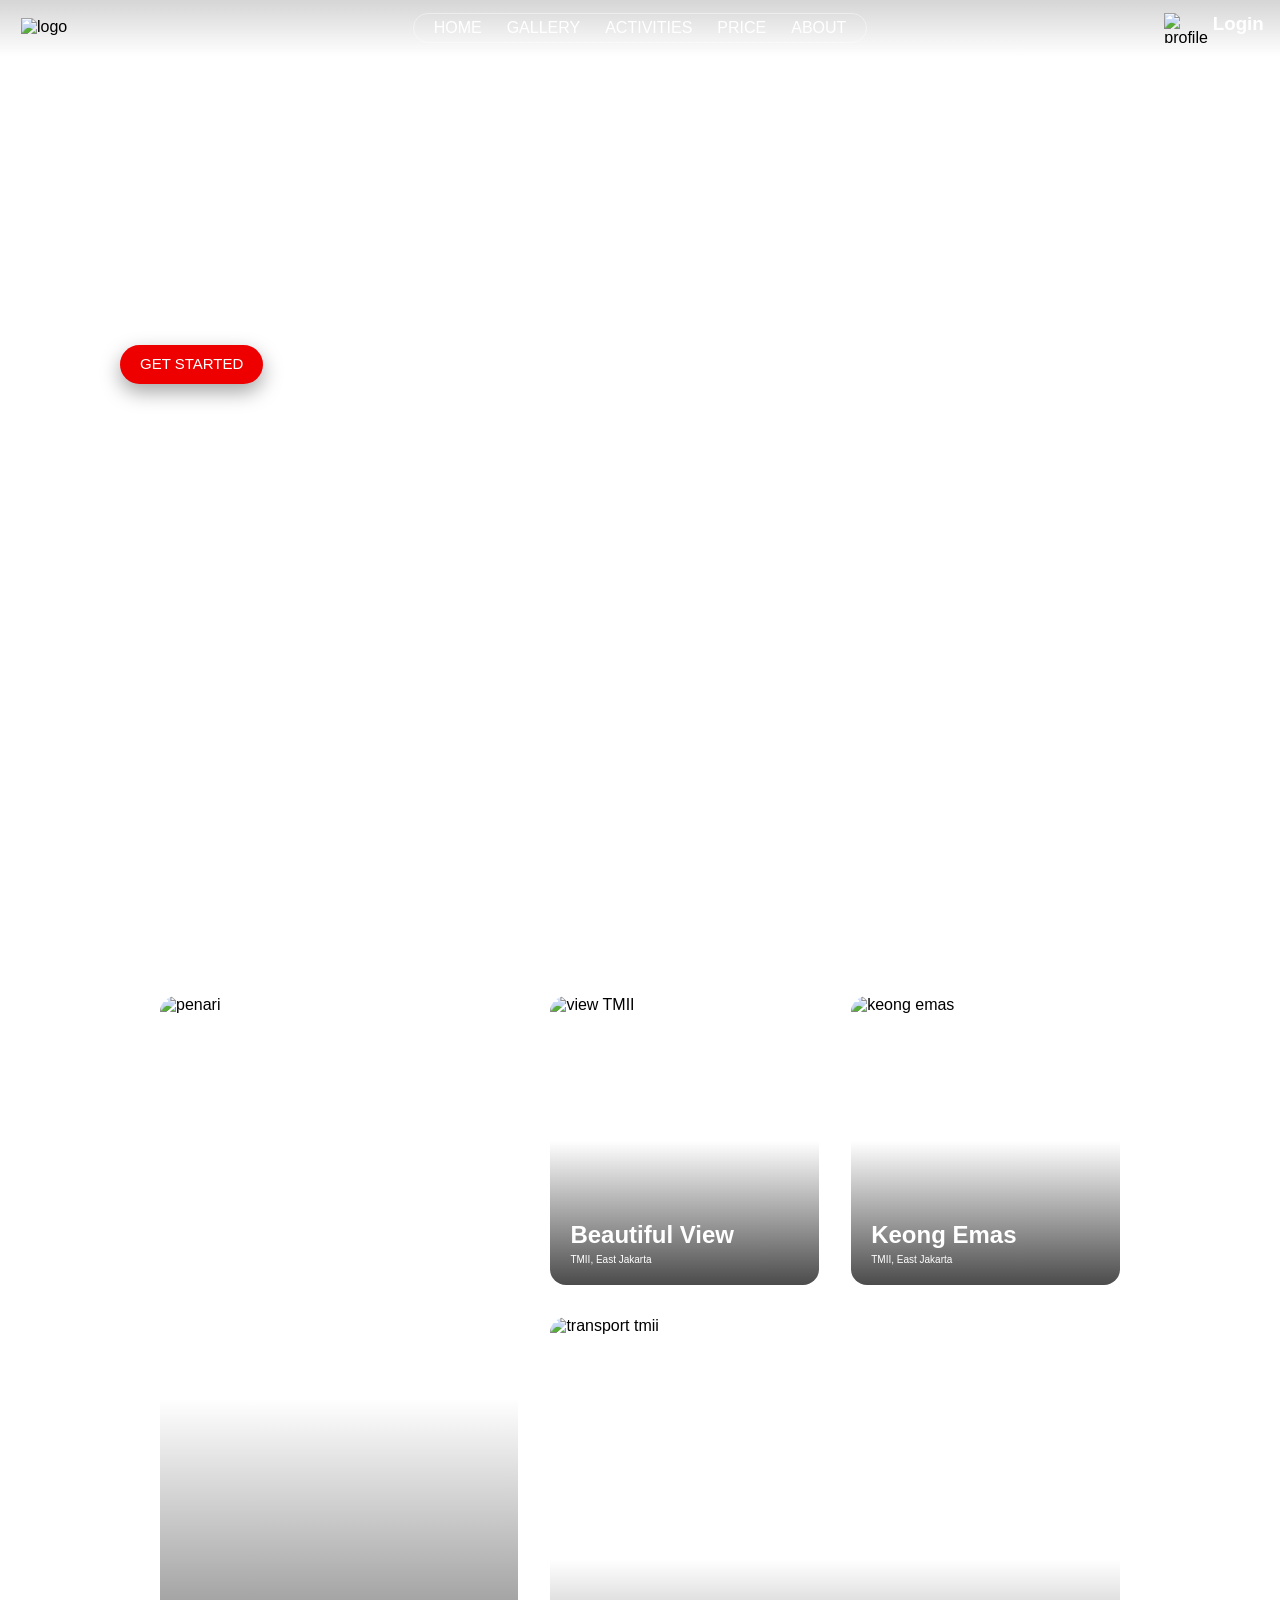
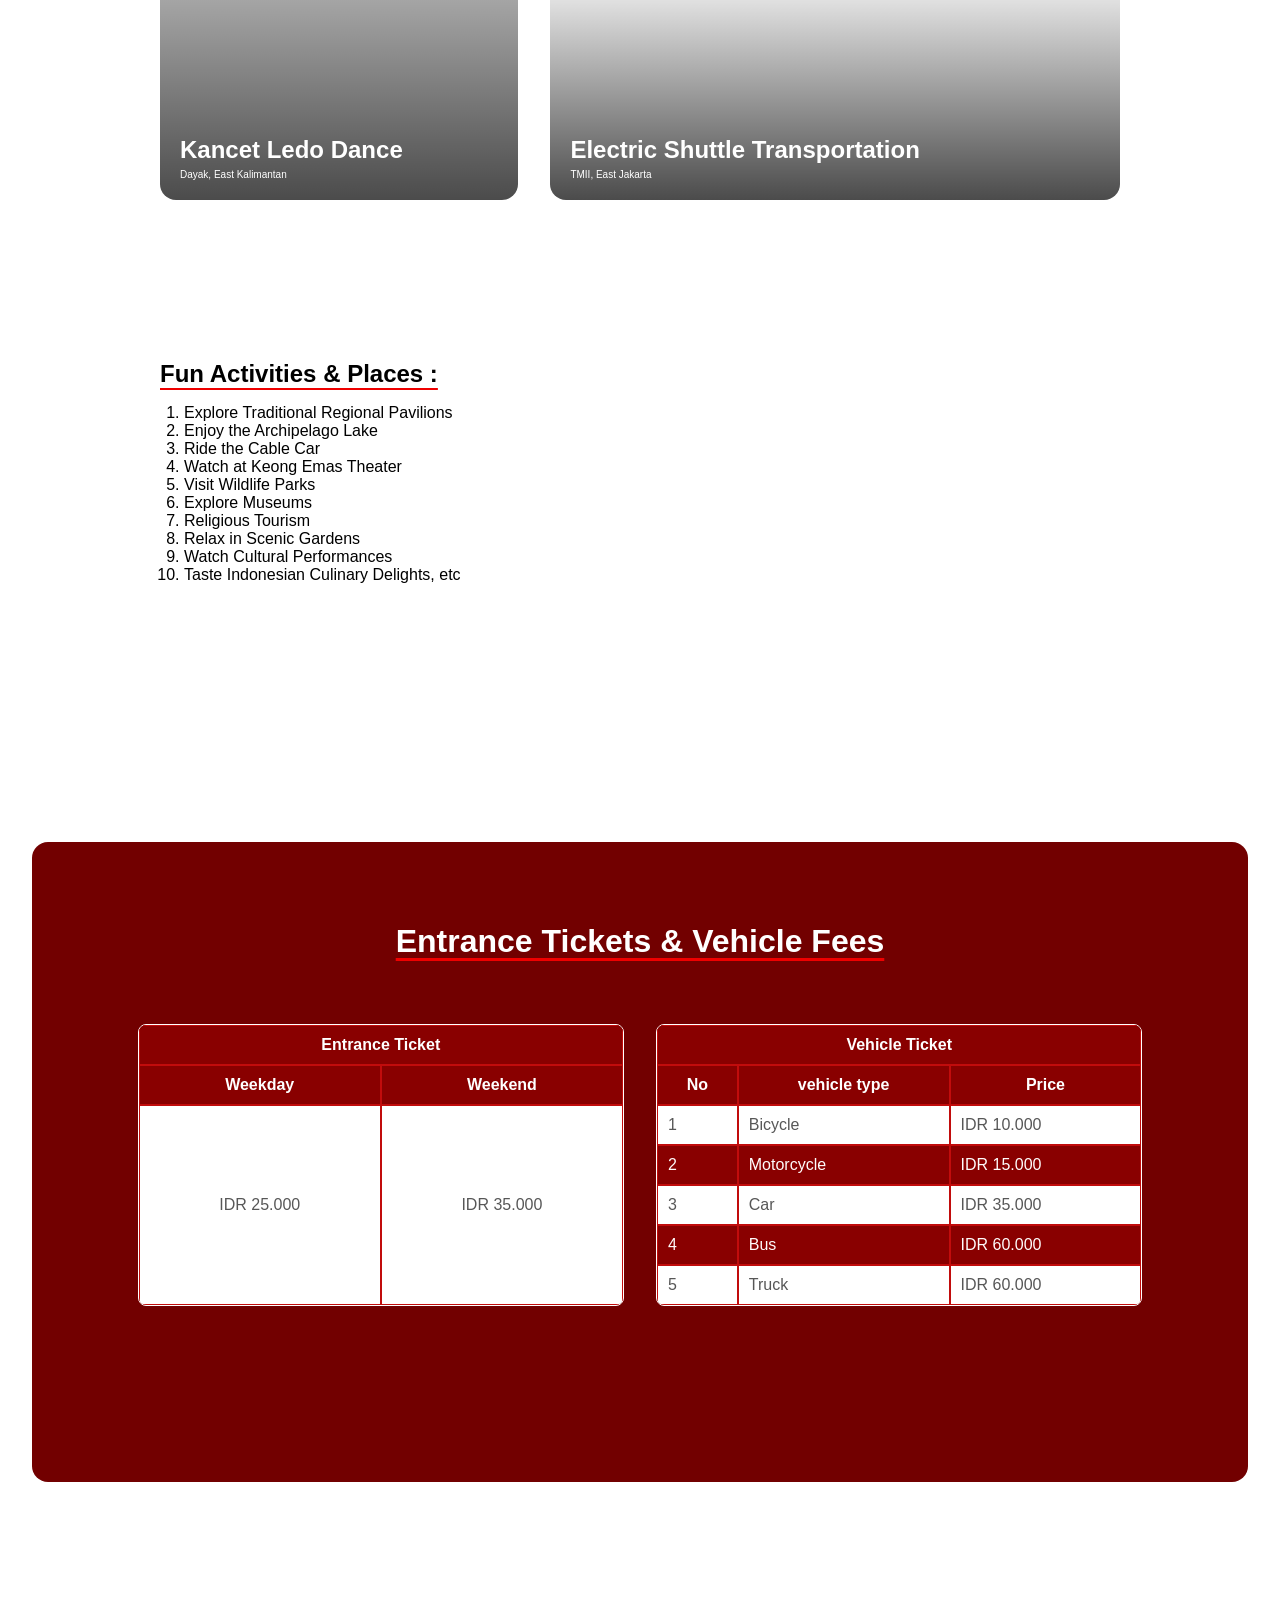
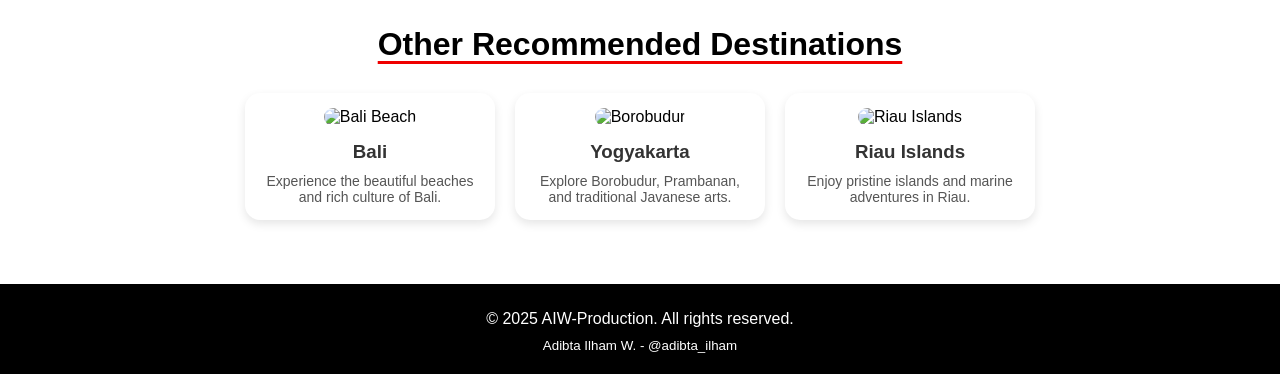
==== index.html @ bac6e8e5 "change to "index.html" for deploy" ====
<!DOCTYPE html>
<html lang="en">
<head>
    <meta charset="UTF-8">
    <meta name="viewport" content="width=device-width, initial-scale=1.0">
    <link rel="stylesheet" href="webPariwisata.css">

    <title>Project KSM Android AIW</title>
</head>
<body>
    <!-- Hero -->
    <section class="hero">
        <header>
            <div class="logotmii">
                <img src="/Image/LOGO_TMII.png" alt="logo">
            </div>
            <nav>
                <ul>
                    <span class="home smooth hover"><li><a href="#home">HOME</a></li></span>
                    <span class="price smooth hover"><li><a href="#gallery">GALLERY</a></li></span>
                    <span class="destination smooth hover"><li><a href="#activities">ACTIVITIES </a></li></span>
                    <span class="contact smooth hover"><li><a href="#price">PRICE</a></li></span>
                    <span class="about smooth hover"><li><a href="#about">ABOUT</a></li></span>
                </ul>
            </nav>
            <div class="profile smooth">
                <img src="/Image/profile.png" alt="profile">
                <h3><a href="logintmii.html">Login</a></h3>
            </div>
        </header>

        <section class="content" id="home">
            <span>Feel The Experience</span>
            <h1>Explore Indonesia <br> In One Moment</h1>
            <div class="leftTXT">
                <p><b>Taman Mini Indonesia Indah (TMII)</b> is a recreational and cultural park located in East Jakarta, showcasing the diverse culture, architecture, and traditions of all provinces in Indonesia. Within TMII, visitors can see miniature traditional houses, museums, gardens, and various educational and entertainment attractions reflecting the nation's rich culture. This park is a favorite destination for family outings, education, and the preservation of Indonesian culture.</p>
            </div>
            <a href="https://tamanmini.com/taman_jelajah_indonesia/" class="btn smooth">GET STARTED</a>
        </section>
    </section>

    <div class="mainFoto" id="gallery">
        <!-- aside -->
        <div class="asideFoto fotoFormat fotohover cardFormat texthover">
            <img src="/Image/penari.jpg" alt="penari">
            <div class="overlay"></div>
            <div class="textfoto">
                <h2>Kancet Ledo Dance</h2>
                <p class="smalltxt">Dayak, East Kalimantan</p>
            </div>
        </div>
        <div class="asideText" id="activities">
            <u>
                <h2>Fun Activities & Places :</h2>
            </u>
            <ol>
                <li>Explore Traditional Regional Pavilions</li>
                <li>Enjoy the Archipelago Lake</li>
                <li>Ride the Cable Car</li>
                <li>Watch at Keong Emas Theater</li>
                <li>Visit Wildlife Parks</li>
                <li>Explore Museums</li>
                <li>Religious Tourism</li>
                <li>Relax in Scenic Gardens</li>
                <li>Watch Cultural Performances</li>
                <li>Taste Indonesian Culinary Delights, etc</li>
            </ol>
        </div>
        <!-- main -->
        <div class="main-left fotoFormat fotohover cardFormat texthover">
            <img src="/Image/viewatas.jpg" alt="view TMII">
            <div class="overlay"></div>
            <div class="textfoto">
                <h2>Beautiful View</h2>
                <p class="smalltxt">TMII, East Jakarta</p>
            </div>
        </div>
        <div class="main-right fotoFormat fotohover cardFormat texthover">
            <img src="/Image/Keong-Emas-TMII.jpg" alt="keong emas">
            <div class="overlay"></div>
            <div class="textfoto">
                <h2>Keong Emas</h2>
                <p class="smalltxt">TMII, East Jakarta</p>
            </div>
        </div>
        <div class="main-mid fotoFormat fotohover cardFormat texthover">
            <img src="/Image/transporttmii.jpg" alt="transport tmii">
            <div class="overlay"></div>
            <div class="textfoto">
                <h2>Electric Shuttle Transportation</h2>
                <p class="smalltxt">TMII, East Jakarta</p>
            </div>
        </div>
        <div class="main-bottom cardFormat">
            <iframe 
                src="https://www.youtube.com/embed/EVcDp8pjwhc" 
                title="YouTube video player" 
                frameborder="0" 
                allow="accelerometer; autoplay; clipboard-write; encrypted-media; gyroscope; picture-in-picture"
                allowfullscreen>
            </iframe>
        </div>
    </div>

    <div class="price-section">
        <div class="price" id="price">
            <h1>Entrance Tickets & Vehicle Fees</h1>
        </div>
        <div class="pricetable">
            <table cellspacing="0"  class="entrance">
                <thead>
                    <tr>
                        <th colspan="3">Entrance Ticket</th>
                    </tr>
                    <tr>
                        <th>Weekday</th>
                        <th>Weekend</th>
                    </tr>
                </thead>
                <tbody>
                    <tr>
                        <td>IDR 25.000</td>
                        <td>IDR 35.000</td>
                    </tr>
                </tbody>
            </table>
            <table border="1" cellspacing="0"  class="vehicle">
                <thead>
                    <tr>
                        <th colspan="3">Vehicle Ticket</th>
                    </tr>
                    <tr>
                        <th>No</th>
                        <th>vehicle type</th>
                        <th>Price</th>
                    </tr>
                </thead>
                <tbody>
                    <tr>
                        <td>1</td>
                        <td>Bicycle</td>
                        <td>IDR 10.000</td>
                    </tr>
                    <tr class="bgtable">
                        <td>2</td>
                        <td>Motorcycle</td>
                        <td>IDR 15.000</td>
                    </tr>
                    <tr>
                        <td>3</td>
                        <td>Car</td>
                        <td>IDR 35.000</td>
                    </tr>
                    <tr class="bgtable">
                        <td>4</td>
                        <td>Bus</td>
                        <td>IDR 60.000</td>
                    </tr>
                    <tr>
                        <td>5</td>
                        <td>Truck</td>
                        <td>IDR 60.000</td>
                    </tr>
                </tbody>
            </table>
        </div>
    </div>
    
    <section id="other-recommendations">
        <h2>Other Recommended Destinations</h2>
        <div class="recommendation-cards">
            <div class="card">
                <img src="/Image/pantai_bali.jpg" alt="Bali Beach">
                <h3>Bali</h3>
                <p>Experience the beautiful beaches and rich culture of Bali.</p>
            </div>
            <div class="card">
                <img src="/Image/wisata-borobudur.jpg" alt="Borobudur">
                <h3>Yogyakarta</h3>
                <p>Explore Borobudur, Prambanan, and traditional Javanese arts.</p>
            </div>
            <div class="card">
                <img src="/Image/wisata-riau.jpeg" alt="Riau Islands">
                <h3>Riau Islands</h3>
                <p>Enjoy pristine islands and marine adventures in Riau.</p>
            </div>
        </div>
    </section>

    <footer>
        <p class="copyright" id="about">© 2025 AIW-Production. All rights reserved.</p>
        <div class="profilefoot">
            <p>Adibta Ilham W. - @adibta_ilham</p>
        </div>
    </footer>
</body>
</html>
---- webPariwisata.css ----
*, html, body {
    margin: 0;
    padding: 0;
    box-sizing: border-box;
    font-family: 'Segoe UI', Tahoma, Geneva, Verdana, sans-serif;
    scroll-behavior: smooth;
}

.smooth {
    transition: all .3s ease;
}
.smalltxt {
    margin-top: 5px;
    font-size: x-small;
}
.texthover h2:hover {
    cursor: pointer;
    text-decoration: underline;
    text-decoration-color: rgb(239, 0, 0);
    text-underline-offset: 6px;
}
.cardFormat {
    overflow: hidden;
    border-radius: 1rem;
    position: relative;
}
.fotoFormat img {
    width: 100%;
    height: 100%;
    transition: all .3s ease;
    object-fit: cover;
    display: block;
}
.fotohover:hover img {
    transform: scale(1.05);
}
.overlay {
    background: linear-gradient(to top, rgba(0, 0, 0, 0.705), rgba(0, 0, 0, 0));
    position: absolute;
    bottom: 0;
    left: 0;
    width: 100%;
    height: 50%;
} 


.hero {
    background-image: url(/Image/tmii_VIEW.png);
    text-align: center;
    width: 100%;
    min-height: 100vh;
    display: flex;
    flex-direction: column;
    background-size: cover;
    background-position: center;
    padding: 0 20px;
    
}

header {
    background: linear-gradient(to bottom, rgba(105, 105, 105, 0.277), rgba(255,255,255,0)); 
    backdrop-filter: blur(10px);
    padding: 5px;
    text-align: center;
    display: flex;
    justify-content: space-between;
    align-items: center;
    position: fixed;
    left: 0;
    top: 0;
    width: 100%;
    z-index: 1000;
}

header .logotmii {
    margin: .5em 0 .5em 1em;
    height: 20px;
    width: 50px;
    display: flex;
}

header nav {
    margin: .5em 0 .5em 0em;
    border: 1.5px solid rgba(255, 255, 255, 0.429);
    border-radius: 20px;
    padding: 5px 20px;
}

nav ul, nav a {
    width: 100%;
    border-radius: 15px;
    display: flex;
    justify-content: center;
    align-items: center;
    gap: 25px;
    color: white;
    list-style: none;
    text-decoration: none;
}

header .profile {
    margin: .5em 1em .5em 0;
    height: 30px;
    width: 50px;
    display: flex;
    justify-content: center;
    gap: 5px;
    transition: all .3s ease;
    transition: all .3s ease;
}

header .profile h3, .profile a {
    margin-right: 20px;
    text-decoration: none;
    color: white;
    font-weight: 600;
}

.profile:hover, .profile a:hover{
    transform: scale(1.05); 
    cursor: pointer;
    text-decoration: underline;
    text-decoration-color: rgb(239, 0, 0);
    text-underline-offset: 6px;
}

.hero .content {
    font-size: 30px;
    text-align: left;
    padding: 100px;
    display: flex;
    flex-direction: column;
    gap: 10px;
    color: white;
}

.content span {
    background-color: rgba(255, 255, 255, 0.138);
    font-size: small;
    padding: 10px;
    border-radius: 45px;
    align-self: self-start;
    backdrop-filter: blur(5px); 
}

.content h1 {
    line-height: 1;
}

.content .leftTXT {
    font-size: small;
    max-width: 500px;
}

.hero .content .btn {
    align-self: flex-start;
    border-style: none;
    padding: 10px 20px 12px 20px;
    margin-top: 20px;
    border-radius: 50px;
    background-color: rgb(239, 0, 0);
    font-weight: 500;
    color: white;
    text-decoration: none;
    font-size: 15px;
    box-shadow: 0 8px 20px rgba(0, 0, 0, 0.356);

}

.content .btn:hover{
    background-color:  rgb(255, 74, 74);
    transform: scale(1.07);
    cursor: pointer;
    
}

.hover:hover {
    background-color: rgba(255, 255, 255, 0.138);
    backdrop-filter: blur(5px); 
    padding: 0 10px;
    border-radius: 20px;
}

.mainFoto {
    min-height: 150vh;
    margin: 6rem 10rem;
    height: 250px;
    
    display: grid;
    grid-template-areas: 
    "asideFoto main-left main-right"
    "asideFoto main-mid main-mid"
    "null null null"
    "asideText main-bottom main-bottom";
    grid-template-columns: 2fr 1.5fr 1.5fr;
    grid-template-rows: 1.5fr 2.5fr .5fr 2fr;
    gap: 2rem;
}

.mainFoto .asideFoto {
    grid-area: asideFoto;
}
.mainFoto .asideText {
    grid-area: asideText;
    display: flex;
    flex-direction: column;
    gap: 1rem;
}
.mainFoto .main-left {
    grid-area: main-left;
}
.mainFoto .main-right {
    grid-area: main-right;
}
.mainFoto .main-mid {
    grid-area: main-mid;
}

.mainFoto .main-bottom {
    grid-area: main-bottom;
}

.main-bottom iframe {
    width: 100%;
    height: 100%;
    border-radius: 1rem;
}

.mainFoto .textfoto {
    position: absolute;
    bottom: 20px;
    left: 20px;
    color: white;
}

.asideText ol {
    position: relative;
    left: 1.5rem;
    font-weight: 500;
}
.asideText u {
    text-decoration-color: rgb(239, 0, 0);
    text-underline-offset: 6px;
}

.price-section {
    background-color: rgb(114, 0, 0);
    margin: 0 2rem 5rem 2rem;
    padding: 1px 0 1rem 0;
    border-radius: 1rem;
    transition: all .3s ease;
}

.price-section:hover {
    background-color:  rgb(125, 0, 0);
}

.price h1 {
    color: white;
    margin: 5rem 0 4rem 0;
    text-align: center;
    text-decoration: underline;
    text-decoration-color:  rgb(239, 0, 0);
    text-underline-offset: 6px;
}

.pricetable {
    display: flex;
    justify-content: center;
    flex-wrap: wrap;
    margin: 1rem 0 10rem 0 ;
    gap: 2rem;
    border-collapse: collapse;
}

.pricetable .vehicle {
    width: 40%;
    text-align: left;
    border-radius: .5rem;
    border-collapse: separate;
    border-spacing: 0;
    border:1px solid rgb(255, 255, 255);
    overflow: hidden;
    
}
.pricetable .entrance {
    width: 40%;
    text-align: center;
    border-radius: .5rem;
    border-collapse: separate;
    border-spacing: 0;
    border:1px solid rgb(255, 255, 255);
    overflow: hidden;
}

.pricetable td, .pricetable th {
    border: 1px solid rgb(193, 12, 12);
    padding: 10px;
}
.pricetable th {
    background-color:  rgb(137, 0, 0);
    color:rgb(255, 255, 255);
    text-align: center;
}
.pricetable td {
    background-color: rgb(255, 255, 255);
    color: rgb(87, 87, 87);
}

.bgtable td {
    background-color:   rgb(137, 0, 0);
    color:rgb(255, 251, 251);
}

#other-recommendations {
    padding: 4em 2em;
    text-align: center;
}

#other-recommendations h2 {
    font-size: 32px;
    margin-bottom: 30px;
    color: #000000;
    text-decoration: underline;
    text-decoration-color: rgb(239, 0, 0);
    text-underline-offset: 6px;
}
    

.recommendation-cards {
    display: flex;
    flex-wrap: wrap;
    gap: 20px;
    justify-content: center;
}

.card {
    background-color: white;
    border-radius: 15px;
    box-shadow: 0 4px 10px rgba(0,0,0,0.1);
    width: 250px;
    padding: 15px;
    transition: transform 0.3s, box-shadow 0.3s;
}

.card img {
    width: 100%;
    border-radius: 10px;
    height: 150px;
    object-fit: cover;
}

.card h3 {
    margin: 15px 0 10px 0;
    color: #333;
}

.card p {
    font-size: 14px;
    color: #555;
}

.card:hover {
    transform: translateY(-5px);
    box-shadow: 0 8px 20px rgba(0,0,0,0.2);
}


footer {
    background-color: rgb(0, 0, 0);
    color: white;
    height: 10vh;
    text-align: center;
    display: flex;
    justify-content: center;
    align-items: center;
    flex-direction: column;
}
footer p{
    margin-top: 5px;
}
.profilefoot p {
    font-size: smaller;
    margin-top: 10px;
}
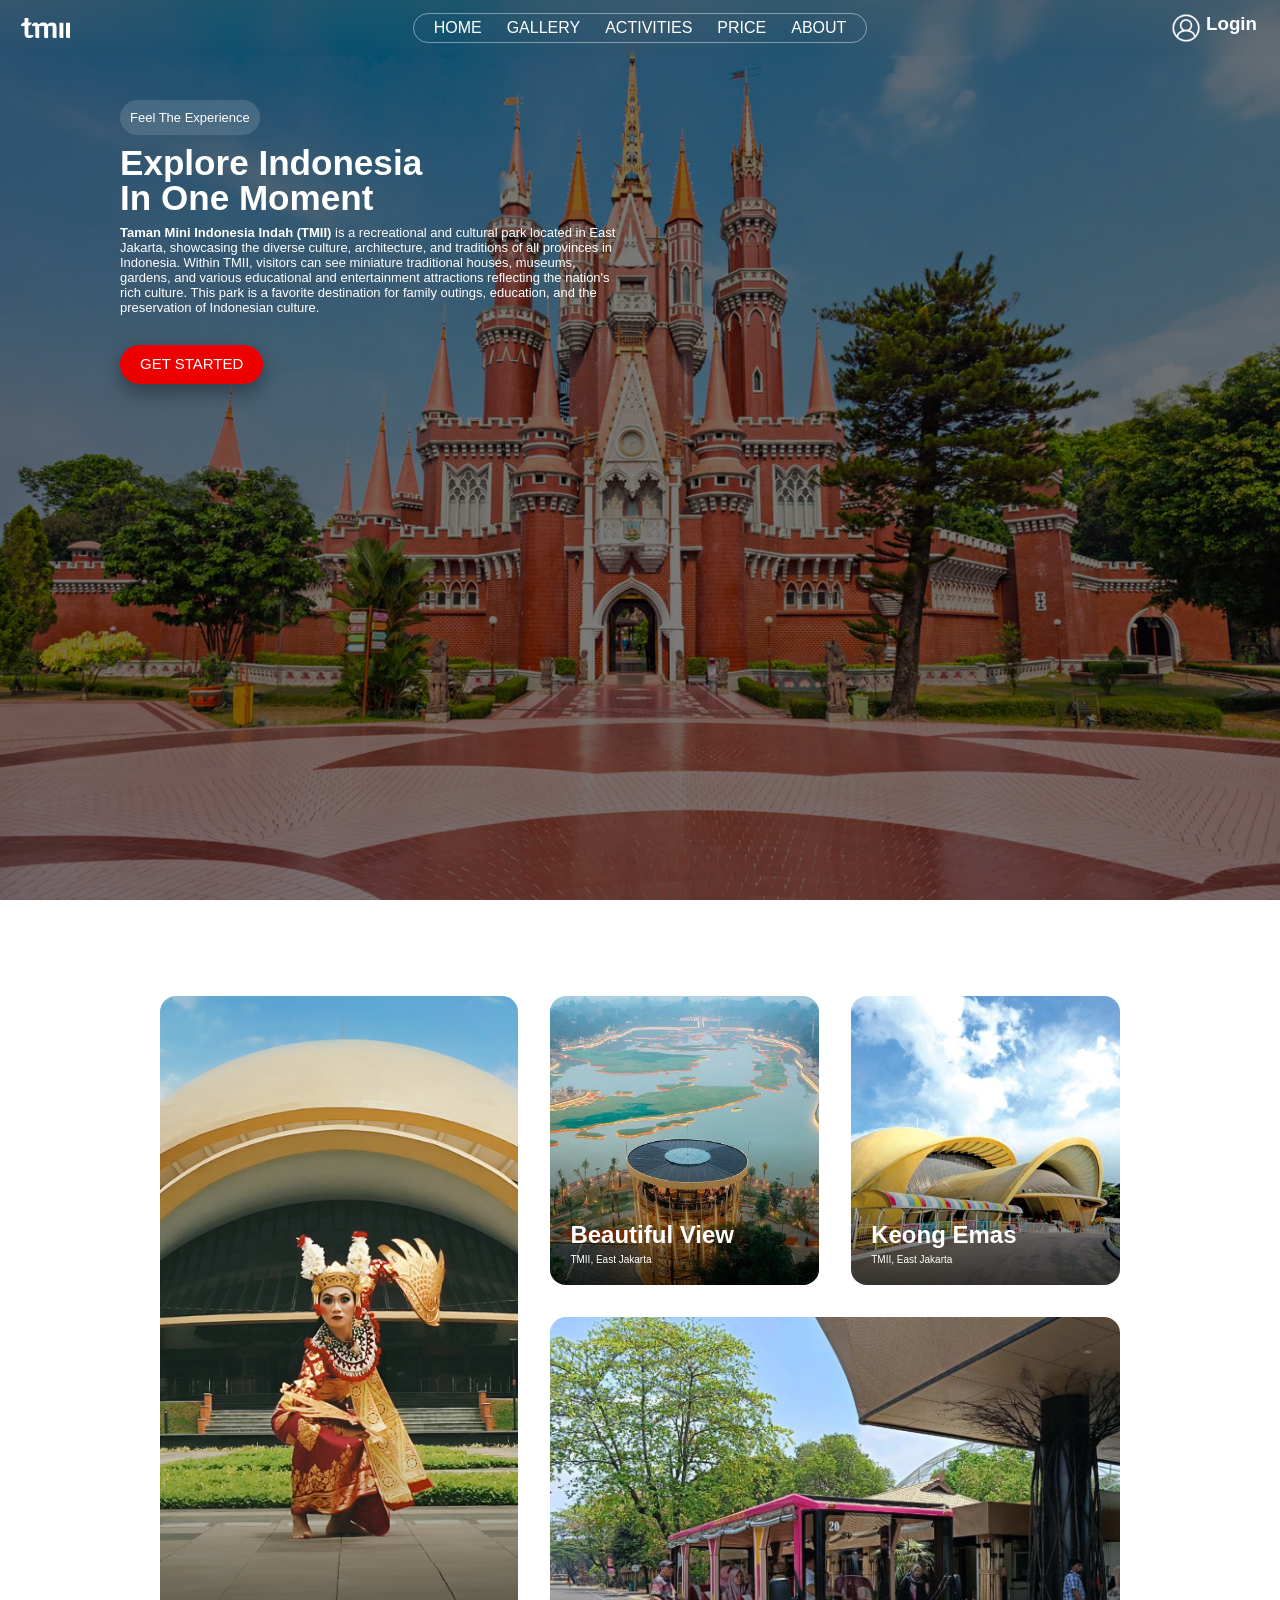
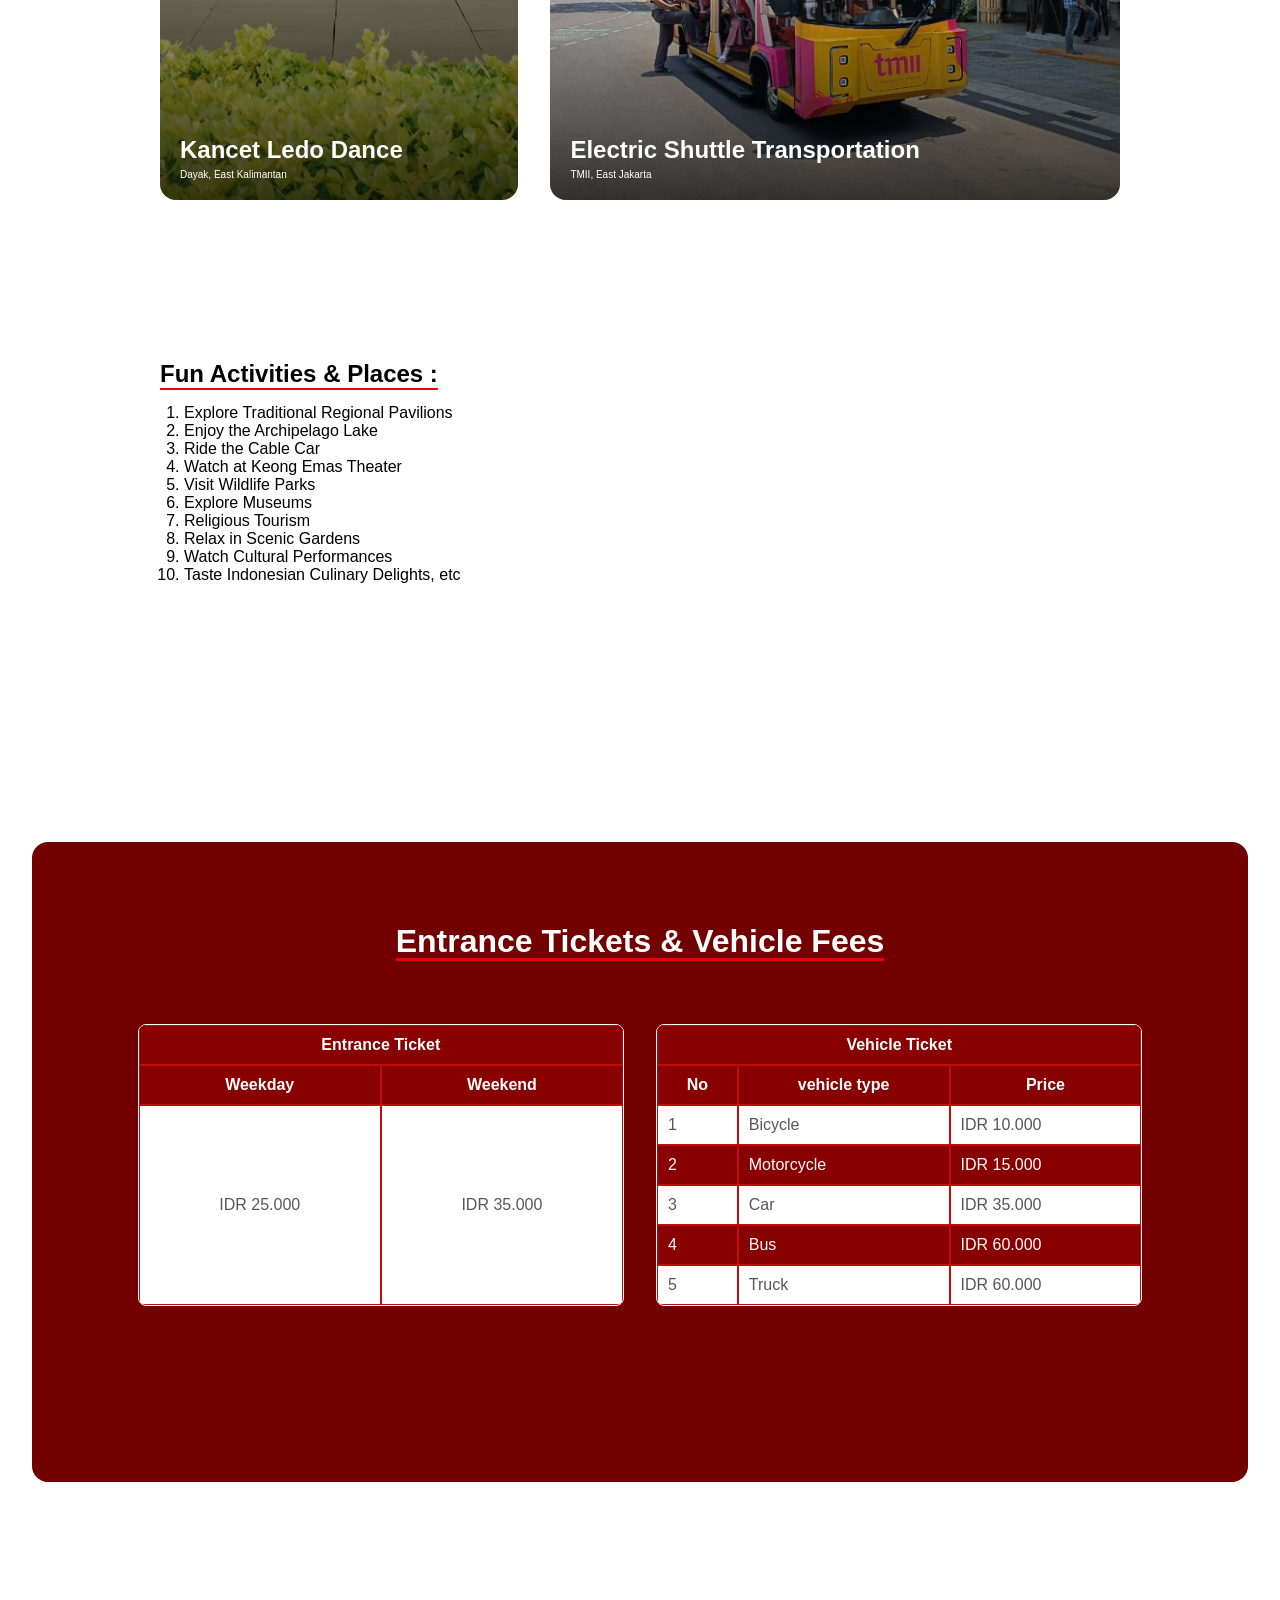
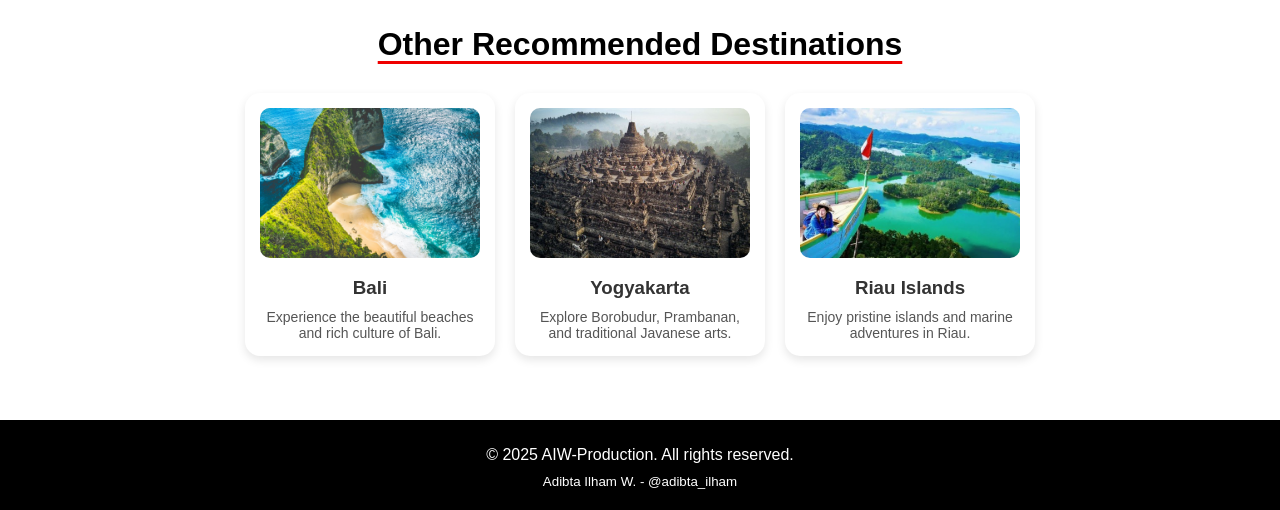
==== commit 4f6588e8: "change url to asset/.." ====
--- a/index.html
+++ b/index.html
@@ -12,7 +12,7 @@
     <section class="hero">
         <header>
             <div class="logotmii">
-                <img src="/Image/LOGO_TMII.png" alt="logo">
+                <img src="/asset/LOGO_TMII.png" alt="logo">
             </div>
             <nav>
                 <ul>
@@ -24,7 +24,7 @@
                 </ul>
             </nav>
             <div class="profile smooth">
-                <img src="/Image/profile.png" alt="profile">
+                <img src="/asset/profile.png" alt="profile">
                 <h3><a href="logintmii.html">Login</a></h3>
             </div>
         </header>
@@ -42,7 +42,7 @@
     <div class="mainFoto" id="gallery">
         <!-- aside -->
         <div class="asideFoto fotoFormat fotohover cardFormat texthover">
-            <img src="/Image/penari.jpg" alt="penari">
+            <img src="/asset/penari.jpg" alt="penari">
             <div class="overlay"></div>
             <div class="textfoto">
                 <h2>Kancet Ledo Dance</h2>
@@ -68,7 +68,7 @@
         </div>
         <!-- main -->
         <div class="main-left fotoFormat fotohover cardFormat texthover">
-            <img src="/Image/viewatas.jpg" alt="view TMII">
+            <img src="/asset/viewatas.jpg" alt="view TMII">
             <div class="overlay"></div>
             <div class="textfoto">
                 <h2>Beautiful View</h2>
@@ -76,7 +76,7 @@
             </div>
         </div>
         <div class="main-right fotoFormat fotohover cardFormat texthover">
-            <img src="/Image/Keong-Emas-TMII.jpg" alt="keong emas">
+            <img src="/asset/Keong-Emas-TMII.jpg" alt="keong emas">
             <div class="overlay"></div>
             <div class="textfoto">
                 <h2>Keong Emas</h2>
@@ -84,7 +84,7 @@
             </div>
         </div>
         <div class="main-mid fotoFormat fotohover cardFormat texthover">
-            <img src="/Image/transporttmii.jpg" alt="transport tmii">
+            <img src="/asset/transporttmii.jpg" alt="transport tmii">
             <div class="overlay"></div>
             <div class="textfoto">
                 <h2>Electric Shuttle Transportation</h2>
@@ -170,17 +170,17 @@
         <h2>Other Recommended Destinations</h2>
         <div class="recommendation-cards">
             <div class="card">
-                <img src="/Image/pantai_bali.jpg" alt="Bali Beach">
+                <img src="/asset/pantai_bali.jpg" alt="Bali Beach">
                 <h3>Bali</h3>
                 <p>Experience the beautiful beaches and rich culture of Bali.</p>
             </div>
             <div class="card">
-                <img src="/Image/wisata-borobudur.jpg" alt="Borobudur">
+                <img src="/asset/wisata-borobudur.jpg" alt="Borobudur">
                 <h3>Yogyakarta</h3>
                 <p>Explore Borobudur, Prambanan, and traditional Javanese arts.</p>
             </div>
             <div class="card">
-                <img src="/Image/wisata-riau.jpeg" alt="Riau Islands">
+                <img src="/asset/wisata-riau.jpeg" alt="Riau Islands">
                 <h3>Riau Islands</h3>
                 <p>Enjoy pristine islands and marine adventures in Riau.</p>
             </div>
--- a/webPariwisata.css
+++ b/webPariwisata.css
@@ -45,7 +45,7 @@
 
 
 .hero {
-    background-image: url(/Image/tmii_VIEW.png);
+    background-image: url(/asset/tmii_VIEW.png);
     text-align: center;
     width: 100%;
     min-height: 100vh;
